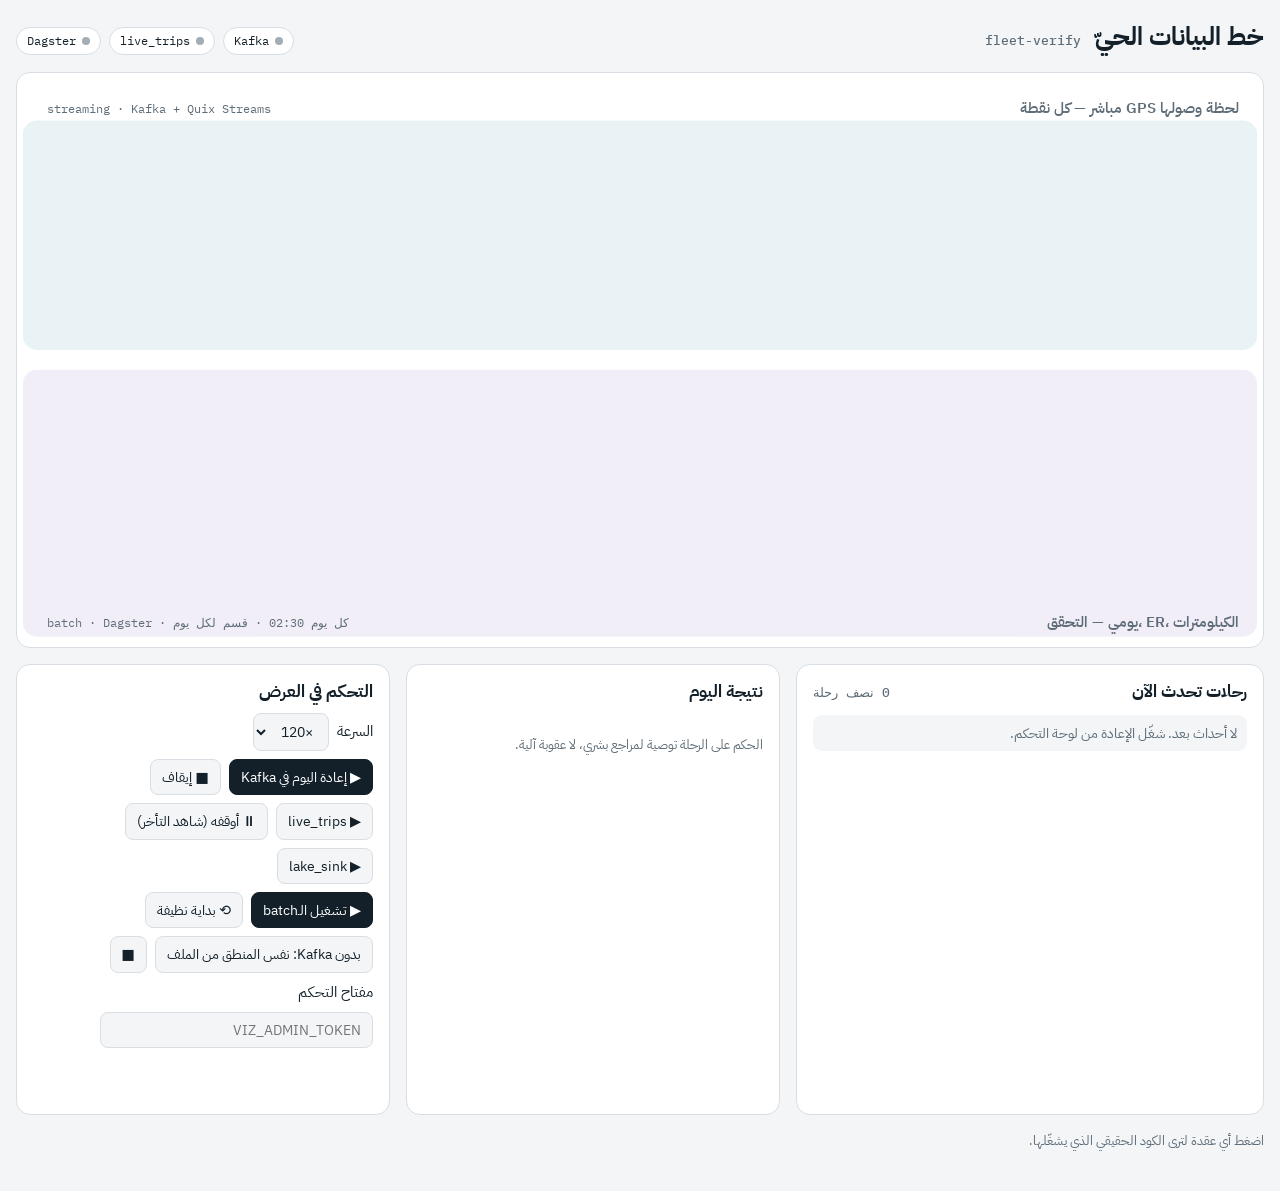
==== viz/static/index.html @ 9eb151da "Import fleet-verify as received Co-Authored-By: Claude Opus 5.5 <noreply@anthropic.com>" ====
<!doctype html>
<html lang="ar" dir="rtl">
<head>
<meta charset="utf-8">
<meta name="viewport" content="width=device-width, initial-scale=1, viewport-fit=cover">
<title>خط البيانات الحيّ</title>
<link rel="preconnect" href="https://fonts.googleapis.com">
<link rel="stylesheet" href="https://fonts.googleapis.com/css2?family=IBM+Plex+Sans+Arabic:wght@400;500;600;700&family=IBM+Plex+Mono:wght@400;500;600&display=swap">
<style>
/* Layout: control-room page — header, the pipeline drawing (two lanes), then three panels: live trips, daily results, controls */
:root{
  --bg:#f3f5f7; --panel:#ffffff; --ink:#132029; --muted:#5f6d78; --line:#d8dee3;
  --lane-live:#e9f3f6; --lane-batch:#f1eef8;
  --k-source:#3c5566; --k-topic:#c2581b; --k-processor:#0c7a83; --k-store:#3d4fa8; --k-asset:#6a45a6; --k-sink:#2e7d4f;
  --on:#14965a; --warn:#c77a00; --bad:#c62f2a; --idle:#a3adb5;
  --f-ar:"IBM Plex Sans Arabic",system-ui,"Segoe UI",Tahoma,sans-serif; --f-mono:"IBM Plex Mono",ui-monospace,Menlo,Consolas,monospace;
}
@media (prefers-color-scheme:dark){:root:not([data-theme="light"]){
  --bg:#0d1418; --panel:#141e24; --ink:#e4ecf0; --muted:#93a3ad; --line:#26343d;
  --lane-live:#10232a; --lane-batch:#1a1729;
  --k-source:#9db4c3; --k-topic:#f08a4b; --k-processor:#3cc3cc; --k-store:#8f9dff; --k-asset:#b893f0; --k-sink:#5fcf8f;
  --on:#3ddc8a; --warn:#f2b04a; --bad:#ff7b72; --idle:#5b6873; color-scheme:dark}}
:root[data-theme="dark"]{
  --bg:#0d1418; --panel:#141e24; --ink:#e4ecf0; --muted:#93a3ad; --line:#26343d;
  --lane-live:#10232a; --lane-batch:#1a1729;
  --k-source:#9db4c3; --k-topic:#f08a4b; --k-processor:#3cc3cc; --k-store:#8f9dff; --k-asset:#b893f0; --k-sink:#5fcf8f;
  --on:#3ddc8a; --warn:#f2b04a; --bad:#ff7b72; --idle:#5b6873; color-scheme:dark}
*{box-sizing:border-box}
html,body{margin:0}
body{background:var(--bg);color:var(--ink);font-family:var(--f-ar);font-size:15px;line-height:1.55}
.wrap{max-width:1320px;margin:0 auto;padding-block:18px 40px;padding-left:max(16px,env(safe-area-inset-left,0px));padding-right:max(16px,env(safe-area-inset-right,0px));display:grid;gap:16px}
header{display:flex;flex-wrap:wrap;align-items:baseline;justify-content:space-between;gap:8px 20px}
h1{margin:0;font-size:1.55rem;font-weight:700;text-wrap:balance}
h1 small{font-family:var(--f-mono);font-weight:500;font-size:.8rem;color:var(--muted);margin-inline-start:8px}
.chips{display:flex;gap:8px;flex-wrap:wrap}
.chip{font-family:var(--f-mono);font-size:.78rem;padding:3px 10px;border-radius:999px;border:1px solid var(--line);background:var(--panel);display:inline-flex;gap:6px;align-items:center}
.dot{width:8px;height:8px;border-radius:50%;background:var(--idle);display:inline-block}
.dot.on{background:var(--on);box-shadow:0 0 0 3px color-mix(in srgb,var(--on) 25%,transparent)}
.dot.bad{background:var(--bad)} .dot.warn{background:var(--warn)}
.stage{background:var(--panel);border:1px solid var(--line);border-radius:14px;overflow-x:auto}
svg#g{display:block;width:100%;min-width:980px;height:auto;direction:ltr}
.lane-label{font-family:var(--f-ar);font-size:15px;font-weight:600;fill:var(--muted)}
.lane-tech{font-family:var(--f-mono);font-size:12px;fill:var(--muted)}
.node{cursor:pointer}
.node rect.box{fill:var(--panel);stroke:var(--line);stroke-width:1.5}
.node .bar{opacity:.9}
.node .title{font-family:var(--f-mono);font-size:13px;font-weight:600;fill:var(--ink)}
.node .sub{font-family:var(--f-ar);font-size:11.5px;fill:var(--muted)}
.node .metric{font-family:var(--f-mono);font-size:13px;font-weight:500;fill:var(--ink)}
.node:hover rect.box,.node:focus-visible rect.box{stroke:var(--ink)}
.node.active rect.box{stroke:var(--on);stroke-width:2.2}
.node.running rect.box{stroke:var(--warn);stroke-width:2.2;stroke-dasharray:6 4;animation:dash 1s linear infinite}
.node.failed rect.box{stroke:var(--bad);stroke-width:2.2}
.node.lagging rect.box{stroke:var(--warn);stroke-width:2.2}
@keyframes dash{to{stroke-dashoffset:-20}}
.edge{fill:none;stroke:var(--line);stroke-width:2}
.edge.hot{stroke:color-mix(in srgb,var(--on) 55%,var(--line))}
.particle{fill:var(--on)}
.particle.batch{fill:var(--k-asset)}
.panels{display:grid;grid-template-columns:1.25fr 1fr 1fr;gap:16px}
@media (max-width:980px){.panels{grid-template-columns:1fr}}
.panel{background:var(--panel);border:1px solid var(--line);border-radius:14px;padding:14px 16px;min-width:0;display:grid;gap:10px;align-content:start}
.panel h2{margin:0;font-size:1.05rem;display:flex;justify-content:space-between;align-items:baseline;gap:8px}
.panel h2 span{font-family:var(--f-mono);font-size:.8rem;color:var(--muted);font-weight:500}
.feed{list-style:none;margin:0;padding:0;display:grid;gap:6px;max-height:330px;overflow:auto}
.feed li{display:grid;grid-template-columns:auto 1fr auto;gap:10px;align-items:center;padding:7px 10px;border-radius:9px;background:var(--bg)}
.feed li.new{animation:flash 1.6s ease-out}
@keyframes flash{from{background:color-mix(in srgb,var(--on) 30%,var(--bg))}}
.feed .bus{font-weight:600;white-space:nowrap}
.feed .route{min-width:0;overflow:hidden;text-overflow:ellipsis;white-space:nowrap}
.feed .time{font-family:var(--f-mono);font-size:.82rem;color:var(--muted);direction:ltr;white-space:nowrap}
.feed .exc{color:var(--warn)}
.empty{color:var(--muted);font-size:.9rem}
.kpis{display:grid;grid-template-columns:repeat(3,1fr);gap:8px}
.kpi{background:var(--bg);border-radius:10px;padding:8px 10px;display:grid}
.kpi b{font-family:var(--f-mono);font-size:1.35rem;font-variant-numeric:tabular-nums}
.kpi span{color:var(--muted);font-size:.8rem}
.checks{list-style:none;margin:0;padding:0;display:grid;gap:4px;font-size:.88rem}
.checks li{display:flex;gap:8px;align-items:center}
.checks code{font-family:var(--f-mono);font-size:.8rem}
.ctl{display:grid;gap:8px}
.row{display:flex;flex-wrap:wrap;gap:8px;align-items:center}
button,select,input{font:inherit;font-size:.9rem;color:var(--ink);background:var(--bg);border:1px solid var(--line);border-radius:8px;padding:6px 11px}
button{cursor:pointer} button:hover{border-color:var(--ink)}
button.primary{background:var(--ink);color:var(--panel);border-color:var(--ink)}
:focus-visible{outline:2px solid var(--k-processor);outline-offset:2px}
.note{color:var(--muted);font-size:.82rem;margin:0}
.msg{font-size:.85rem;min-height:1.2em}
.msg.err{color:var(--bad)}
dialog{border:1px solid var(--line);border-radius:14px;background:var(--panel);color:var(--ink);padding:0;width:min(920px,94vw);max-height:86vh}
dialog::backdrop{background:rgb(0 0 0 / .45)}
.dlg-head{display:flex;justify-content:space-between;align-items:center;padding:12px 16px;border-bottom:1px solid var(--line);gap:12px}
.dlg-head h3{margin:0;font-family:var(--f-mono);font-size:1rem}
.tabs{display:flex;gap:6px;flex-wrap:wrap;padding:10px 16px 0}
.tabs button[aria-selected="true"]{background:var(--ink);color:var(--panel)}
pre.code{margin:0;padding:14px 16px;overflow:auto;max-height:64vh;font-family:var(--f-mono);font-size:12.5px;line-height:1.55;direction:ltr;text-align:left;tab-size:4}
pre.code .ln{color:var(--muted);user-select:none;display:inline-block;width:3.2em;text-align:right;margin-right:12px}
@media (prefers-reduced-motion:reduce){.node.running rect.box{animation:none}.feed li.new{animation:none}}
</style>
</head>
<body>
<div class="wrap">
  <header>
    <h1>خط البيانات الحيّ <small id="day">fleet-verify</small></h1>
    <div class="chips">
      <span class="chip"><span class="dot" id="k-dot"></span><span id="k-txt">Kafka</span></span>
      <span class="chip"><span class="dot" id="l-dot"></span><span id="l-txt">live_trips</span></span>
      <span class="chip"><span class="dot" id="b-dot"></span><span id="b-txt">Dagster</span></span>
    </div>
  </header>

  <section class="stage" aria-label="مخطط خط البيانات">
    <svg id="g" viewBox="0 0 1260 580" role="img" aria-label="العقد من المصدر إلى التقارير">
      <rect x="6" y="48" width="1248" height="232" rx="14" fill="var(--lane-live)"></rect>
      <rect x="6" y="300" width="1248" height="270" rx="14" fill="var(--lane-batch)"></rect>
      <text class="lane-label" x="1236" y="40" text-anchor="end">مباشر — كل نقطة GPS لحظة وصولها</text>
      <text class="lane-tech" x="30" y="40">streaming · Kafka + Quix Streams</text>
      <g id="edges"></g><g id="particles"></g><g id="nodes"></g>
      <text class="lane-tech" x="30" y="560">batch · Dagster · كل يوم 02:30 · قسم لكل يوم</text>
      <text class="lane-label" x="1236" y="560" text-anchor="end">يومي — التحقق، ER، الكيلومترات</text>
    </svg>
  </section>

  <section class="panels">
    <div class="panel">
      <h2>رحلات تحدث الآن <span id="feed-count">0 نصف رحلة</span></h2>
      <ul class="feed" id="feed"><li class="empty">لا أحداث بعد. شغّل الإعادة من لوحة التحكم.</li></ul>
    </div>
    <div class="panel">
      <h2>نتيجة اليوم <span id="res-day"></span></h2>
      <div class="kpis" id="kpis"></div>
      <ul class="checks" id="checks"></ul>
      <p class="note">الحكم على الرحلة توصية لمراجع بشري، لا عقوبة آلية.</p>
    </div>
    <div class="panel ctl">
      <h2>التحكم في العرض <span id="group"></span></h2>
      <div class="row">
        <label for="speed">السرعة</label>
        <select id="speed"><option value="60">×60</option><option value="120" selected>×120</option><option value="300">×300</option><option value="600">×600</option></select>
      </div>
      <div class="row">
        <button class="primary" data-a="replay" type="button">▶ إعادة اليوم في Kafka</button>
        <button data-a="stop-replay" type="button">■ إيقاف</button>
      </div>
      <div class="row">
        <button data-a="start-live" type="button">▶ live_trips</button>
        <button data-a="stop-live" type="button">⏸ أوقفه (شاهد التأخر)</button>
        <button data-a="start-lake" type="button">▶ lake_sink</button>
      </div>
      <div class="row">
        <button class="primary" data-a="batch" type="button">▶ تشغيل الـbatch</button>
        <button data-a="reset" type="button">⟲ بداية نظيفة</button>
      </div>
      <div class="row">
        <button data-a="fallback" type="button">بدون Kafka: نفس المنطق من الملف</button>
        <button data-a="stop-fallback" type="button">■</button>
      </div>
      <div class="row">
        <label for="token">مفتاح التحكم</label>
        <input id="token" type="password" autocomplete="off" placeholder="VIZ_ADMIN_TOKEN" size="16">
      </div>
      <p class="msg" id="msg" role="status"></p>
    </div>
  </section>
  <p class="note">اضغط أي عقدة لترى الكود الحقيقي الذي يشغّلها.</p>
</div>

<dialog id="dlg" aria-labelledby="dlg-title">
  <div class="dlg-head"><h3 id="dlg-title"></h3><button type="button" id="dlg-close">إغلاق</button></div>
  <div class="tabs" id="dlg-tabs" role="tablist"></div>
  <pre class="code" id="dlg-code"></pre>
</dialog>

<script>
(function(){
const W=188,H=70, NS="http://www.w3.org/2000/svg";
const KIND={source:"--k-source",topic:"--k-topic",processor:"--k-processor",store:"--k-store",asset:"--k-asset",sink:"--k-sink"};
let G=null, S=null, paths={}, nodeEls={}, parts=[], tripsSeen=0;
const fmt=n=>n==null?"—":Number(n).toLocaleString("en-US");
const $=id=>document.getElementById(id);
const el=(tag,attrs,parent)=>{const e=document.createElementNS(NS,tag);for(const k in attrs)e.setAttribute(k,attrs[k]);parent&&parent.appendChild(e);return e};

function token(){try{return localStorage.getItem("vizToken")||""}catch(e){return ""}}
$("token").value=token();
$("token").addEventListener("change",e=>{try{localStorage.setItem("vizToken",e.target.value)}catch(_){}});

async function init(){
  G=await (await fetch("api/graph")).json();
  $("day").textContent=G.day;
  const eg=$("edges"), ng=$("nodes"), byId={};
  G.nodes.forEach(n=>byId[n.id]=n);
  G.edges.forEach(([a,b,lane])=>{
    const A=byId[a],B=byId[b];
    let x1=A.x+W/2,y1=A.y,x2=B.x-W/2,y2=B.y;
    if(Math.abs(A.x-B.x)<10){x1=A.x;y1=A.y+(B.y>A.y?H/2:-H/2);x2=B.x;y2=B.y+(B.y>A.y?-H/2:H/2)}
    const dx=Math.max(40,(x2-x1)/2);
    const d=Math.abs(A.x-B.x)<10?`M${x1},${y1} L${x2},${y2}`:`M${x1},${y1} C${x1+dx},${y1} ${x2-dx},${y2} ${x2},${y2}`;
    paths[a+">"+b]={el:el("path",{d,class:"edge"},eg),from:a,to:b,lane,acc:0};
  });
  G.nodes.forEach(n=>{
    const g=el("g",{class:"node",transform:`translate(${n.x-W/2},${n.y-H/2})`,tabindex:"0",role:"button","aria-label":n.label},ng);
    el("rect",{class:"box",width:W,height:H,rx:10},g);
    el("rect",{class:"bar",width:5,height:H-16,x:8,y:8,rx:2.5,fill:`var(${KIND[n.kind]})`},g);
    const t=el("text",{class:"title",x:20,y:21},g);t.textContent=n.label;
    const s=el("text",{class:"sub",x:20,y:39},g);s.textContent=n.sub;
    const m=el("text",{class:"metric",x:20,y:59},g);m.textContent="—";
    const d=el("circle",{cx:W-14,cy:14,r:5,fill:"var(--idle)"},g);
    g.addEventListener("click",()=>openCode(n));
    g.addEventListener("keydown",e=>{if(e.key==="Enter"||e.key===" "){e.preventDefault();openCode(n)}});
    nodeEls[n.id]={g,m,d};
  });
  connect();
  requestAnimationFrame(tick);
}

function connect(){
  const es=new EventSource("api/stream");
  es.onmessage=ev=>{S=JSON.parse(ev.data);render();addEvents(S.events||[])};
  es.onerror=()=>{$("k-txt").textContent="الخادم غير متصل";$("k-dot").className="dot bad"};
}

function setNode(id,state,text){
  const n=nodeEls[id]; if(!n)return;
  n.g.setAttribute("class","node "+(state||""));
  n.m.textContent=text;
  n.d.setAttribute("fill",state==="active"||state==="done"?"var(--on)":state==="running"||state==="lagging"?"var(--warn)":state==="failed"?"var(--bad)":"var(--idle)");
}

function render(){
  const N=S.nodes, k=S.kafka.ok;
  $("k-dot").className="dot "+(k?"on":"bad"); $("k-txt").textContent=k?"Kafka متصل":"Kafka غير متصل";
  const lt=N.live_trips;
  $("l-dot").className="dot "+(lt.active?"on":""); $("l-txt").textContent="live_trips "+(lt.active?(lt.mode==="file"?"(بدون Kafka)":"يعمل"):"متوقف");
  $("b-dot").className="dot "+(S.batch.running?"warn":S.batch.ok===false?"bad":S.batch.ok?"on":"");
  $("b-txt").textContent="Dagster "+(S.batch.running?"يعمل…":S.batch.ok===false?"فشل":S.batch.ok?"اكتمل":"");
  const r=N.replay;
  setNode("replay",r.active?"active":"",r.active?`${fmt(r.sent)} / ${fmt(r.total)} · ${Math.round(r.rate)}/s`:(r.sent?`أُرسلت ${fmt(r.sent)}`:"متوقف"));
  const fb=lt.active&&lt.mode==="file";
  setNode("positions",k?(N.positions.rate>0?"active":""):(fb?"":"failed"),k?`${fmt(N.positions.offset)} رسالة · ${Math.round(N.positions.rate)}/s`:(fb?"متجاوَز: من الملف":"غير متصل"));
  const lag=lt.lag;
  setNode("live_trips",lt.active?(lag>500?"lagging":"active"):(lag>0?"lagging":""),
    lt.active?`${fmt(lt.processed)} نقطة · ${fmt(lt.trips)} ر`+(lag!=null?` · تأخر ${fmt(lag)}`:""):(lag?`متوقف · تأخر ${fmt(lag)}`:"متوقف"));
  setNode("trip_events",k&&N.trip_events.offset?"active":"",k?`${fmt(N.trip_events.offset)} حدث`:"—");
  setNode("live_board",lt.trips?"active":"",`${fmt(lt.trips||0)} نصف رحلة`);
  setNode("lake_sink",N.lake_sink.active?(N.lake_sink.lag>20000?"lagging":"active"):"",N.lake_sink.active?`${fmt(N.lake_sink.written)} مكتوبة`+(N.lake_sink.lag!=null?` · تأخر ${fmt(N.lake_sink.lag)}`:""):"متوقف");
  setNode("lake",N.lake.rows?"active":"",N.lake.rows?`${fmt(N.lake.rows)} موقع · ${N.lake.files} ملف`:"فارغ لهذا اليوم");
  const cr=N.cloudroutes;
  setNode("cloudroutes",cr.api?"active":"",cr.api?"API متصل":"ملف محفوظ (inbox)");
  const asset=(id,label)=>{const a=N[id];const st=a.step||(a.exists?"done":"");setNode(id,st,a.step==="running"?"يعمل…":a.exists?`${fmt(a.rows)} ${label}`:"لم يُحسب بعد")};
  asset("raw_positions","موقع");asset("road_papers","رحلة");asset("route_fit","جهاز×خط");asset("gps_trips","مقطع");
  asset("device_identity","حافلة");asset("trip_verification","رحلة");asset("km_report","جهاز");asset("bus_day_report","حافلة");
  const pg=N.postgres;
  setNode("postgres",pg.step||(pg.ok?"done":pg.configured?"failed":""),pg.step==="running"?"يكتب…":pg.configured?(pg.ok?`${fmt(pg.rows)} صف لليوم`:"غير متصل"):"غير مضبوط");
  // results
  $("res-day").textContent=S.day;
  const R=S.results, kp=$("kpis");
  if(R){
    const st=R.status, conf=(st.ok||0)+(st.ok_dep||0), ver=R.declared-(st.nogps||0);
    kp.innerHTML=[[fmt(R.declared),"رحلة مصرّح بها"],[ver?Math.round(100*conf/ver)+"%":"—","مؤكدة بـGPS"],[fmt(st.diff||0),"الوقت مختلف"],
      [fmt(st.missing||0),"غير موجودة"],[fmt(R.total_km),"كم"],[(R.commercial_pct??"—")+"%","تجاري"]]
      .map(([v,l])=>`<div class="kpi"><b>${v}</b><span>${l}</span></div>`).join("");
  } else kp.innerHTML='<p class="empty">لم يُشغَّل الـbatch لهذا اليوم بعد.</p>';
  const ch=S.batch.checks, names={all_devices_fetched:"كل الأجهزة جُلبت",one_bus_per_device:"جهاز واحد لكل حافلة",every_declared_trip_checked:"كل رحلة مصرّح بها فُحصت",km_categories_add_up:"فئات الكيلومترات تساوي الكلي"};
  $("checks").innerHTML=Object.keys(ch).length?Object.entries(ch).map(([n,c])=>`<li><span class="dot ${c.passed?"on":"bad"}"></span>${names[n]||n} <code>${n}</code></li>`).join(""):"";
}

function addEvents(evs){
  if(!evs.length)return;
  const feed=$("feed"); if(feed.querySelector(".empty"))feed.innerHTML="";
  evs.forEach(e=>{
    if(e.event==="loop")return;
    const li=document.createElement("li"); li.className="new";
    const exc=e.event==="excursion";
    li.innerHTML=`<span class="bus">${e.bus}</span><span class="route ${exc?"exc":""}">${exc?"خارج المسار":(e.from+" ← "+e.to)}</span><span class="time">${e.dep}–${e.arr} · ${e.minutes}′</span>`;
    feed.prepend(li); if(e.event==="trip")tripsSeen++;
    spawn("live_trips>trip_events",3); spawn("trip_events>live_board",3);
  });
  while(feed.children.length>40)feed.lastChild.remove();
  $("feed-count").textContent=`${fmt(S&&S.nodes.live_trips.trips||tripsSeen)} نصف رحلة`;
}

// ---- moving particles: their density follows the real message rate
function spawn(key,n){const p=paths[key];if(!p)return;for(let i=0;i<n;i++)parts.push({p,t:-i*0.08,c:el("circle",{r:3.2,class:"particle"+(p.lane==="batch"?" batch":"")},$("particles"))})}
let last=performance.now();
function tick(now){
  const dt=Math.min(0.1,(now-last)/1000); last=now;
  if(S){
    const N=S.nodes;
    const rate={ "replay>positions":N.replay.active?N.replay.rate:0, "positions>live_trips":N.live_trips.active?N.live_trips.rate:0,
      "positions>lake_sink":N.lake_sink.active?Math.max(N.lake_sink.rate,N.positions.rate):0, "lake_sink>lake":N.lake_sink.rate };
    for(const key in paths){
      const p=paths[key]; let r=rate[key]||0;
      if(p.lane==="batch"){const st=(N[p.to]||{}).step; r=st==="running"?40:0}
      const hot=r>0; p.el.setAttribute("class","edge"+(hot?" hot":""));
      if(!hot)continue;
      p.acc+=dt*Math.min(6,0.8+Math.log2(1+r)/2);
      while(p.acc>=1){p.acc-=1;spawn(key,1)}
    }
  }
  parts=parts.filter(q=>{
    q.t+=dt*0.9; if(q.t<0)return true;
    if(q.t>=1){q.c.remove();return false}
    const L=q.p.el.getTotalLength(), pt=q.p.el.getPointAtLength(q.t*L);
    q.c.setAttribute("cx",pt.x);q.c.setAttribute("cy",pt.y);return true;
  });
  requestAnimationFrame(tick);
}

// ---- controls
document.querySelectorAll("[data-a]").forEach(b=>b.addEventListener("click",async()=>{
  const a=b.dataset.a, q=new URLSearchParams({speed:$("speed").value}); if(a==="batch"&&S)q.set("day",S.day);
  $("msg").className="msg"; $("msg").textContent="…";
  try{
    const r=await fetch(`api/control/${a}?${q}`,{method:"POST",headers:{"X-Admin-Token":$("token").value}});
    const j=await r.json().catch(()=>({}));
    if(!r.ok)throw new Error(j.detail||r.status);
    $("msg").textContent=b.textContent.trim()+" ✓";
    if(a==="reset"){$("feed").innerHTML='<li class="empty">بداية نظيفة. شغّل live_trips ثم الإعادة.</li>';tripsSeen=0}
  }catch(e){$("msg").className="msg err";$("msg").textContent="مرفوض: "+e.message}
}));

// ---- code drawer
async function openCode(n){
  const d=$("dlg"); $("dlg-title").textContent=n.label; $("dlg-tabs").innerHTML=""; $("dlg-code").textContent="…";
  d.showModal();
  try{
    const files=await (await fetch("api/code/"+n.id)).json();
    const show=f=>{
      $("dlg-tabs").querySelectorAll("button").forEach(x=>x.setAttribute("aria-selected",x.dataset.k===f.file+f.function));
      $("dlg-code").innerHTML=f.source.split("\n").map((l,i)=>`<span class="ln">${f.line+i}</span>${l.replace(/&/g,"&amp;").replace(/</g,"&lt;")}`).join("\n");
    };
    files.forEach((f,i)=>{const b=document.createElement("button");b.type="button";b.role="tab";b.dir="ltr";b.dataset.k=f.file+f.function;
      b.textContent=f.file+(f.function?" · "+f.function+"()":"");b.onclick=()=>show(f);$("dlg-tabs").appendChild(b);if(i===0)show(f)});
  }catch(e){$("dlg-code").textContent="لا كود لهذه العقدة"}
}
$("dlg-close").onclick=()=>$("dlg").close();

init();
})();
</script>
</body>
</html>
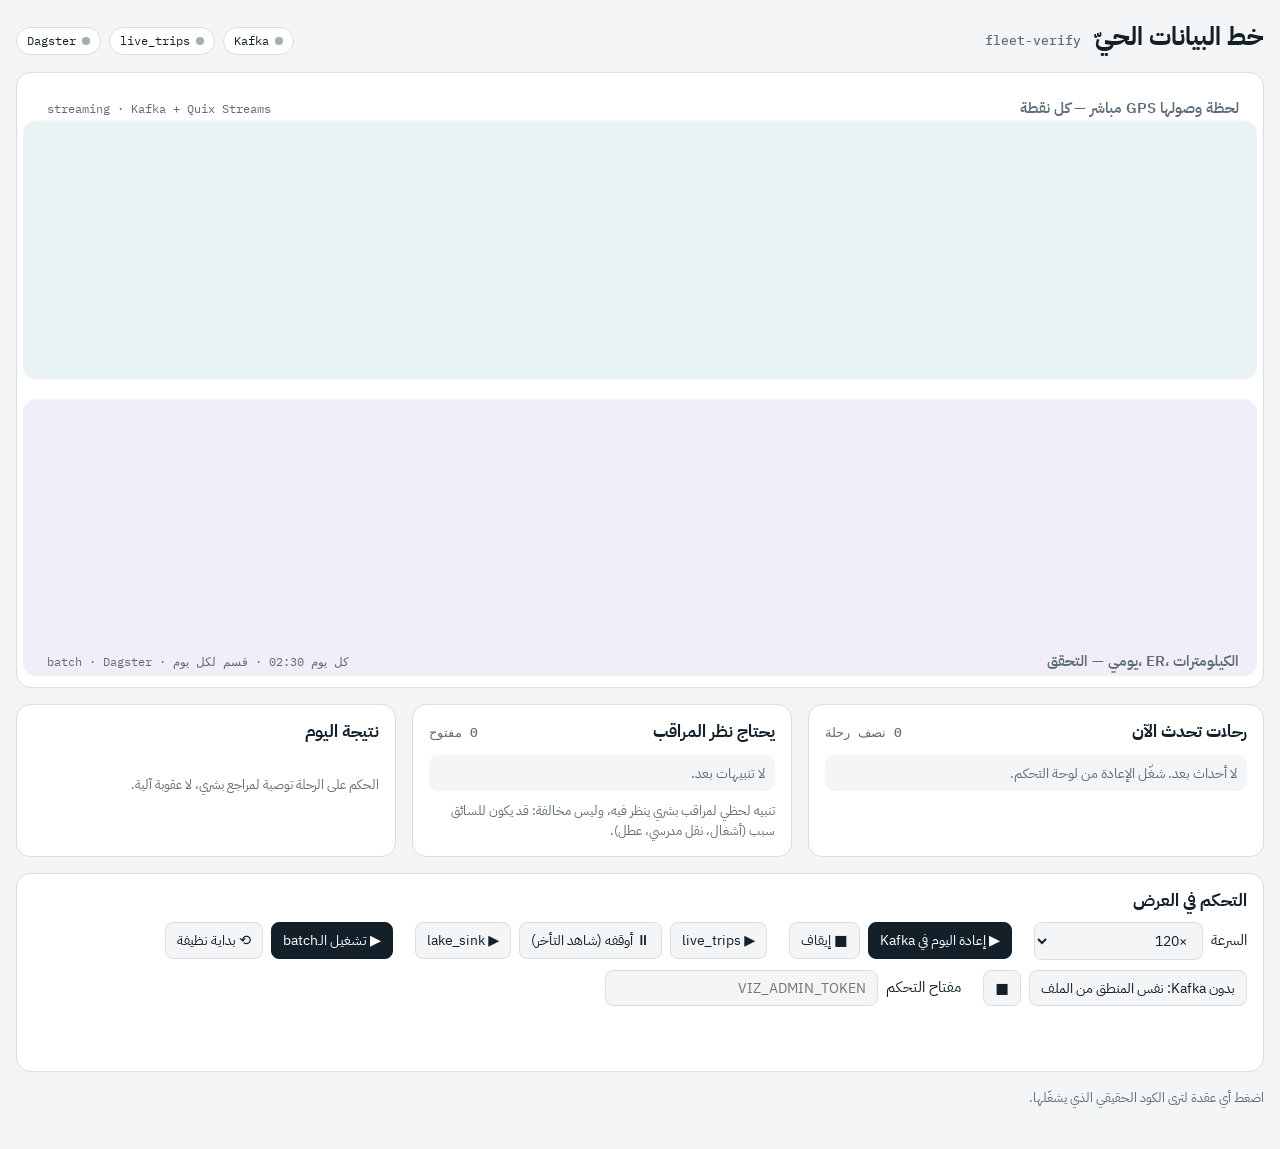
==== commit 370bc553: "Phase 1: live alerts - fleet/alerts.py: off_route (driving time off the line), idle_outside_terminal" ====
--- a/viz/static/index.html
+++ b/viz/static/index.html
@@ -5,7 +5,8 @@
 <meta name="viewport" content="width=device-width, initial-scale=1, viewport-fit=cover">
 <title>خط البيانات الحيّ</title>
 <link rel="preconnect" href="https://fonts.googleapis.com">
-<link rel="stylesheet" href="https://fonts.googleapis.com/css2?family=IBM+Plex+Sans+Arabic:wght@400;500;600;700&family=IBM+Plex+Mono:wght@400;500;600&display=swap">
+<!-- fonts load without blocking: with no internet the page draws at once in system fonts -->
+<link rel="stylesheet" href="https://fonts.googleapis.com/css2?family=IBM+Plex+Sans+Arabic:wght@400;500;600;700&family=IBM+Plex+Mono:wght@400;500;600&display=swap" media="print" onload="this.media='all'">
 <style>
 /* Layout: control-room page — header, the pipeline drawing (two lanes), then three panels: live trips, daily results, controls */
 :root{
@@ -57,7 +58,14 @@
 .edge.hot{stroke:color-mix(in srgb,var(--on) 55%,var(--line))}
 .particle{fill:var(--on)}
 .particle.batch{fill:var(--k-asset)}
-.panels{display:grid;grid-template-columns:1.25fr 1fr 1fr;gap:16px}
+.panels{display:grid;grid-template-columns:1.2fr 1fr 1fr;gap:16px}
+.panels .ctl{grid-column:1/-1}
+.ctl-rows{display:flex;flex-wrap:wrap;gap:10px 22px}
+.alerts li{grid-template-columns:auto 1fr auto}
+.alerts li.open{background:color-mix(in srgb,var(--warn) 14%,var(--bg))}
+.alerts .kind{min-width:0;overflow:hidden;text-overflow:ellipsis;white-space:nowrap}
+.alerts li.open .kind{color:var(--warn);font-weight:600}
+.banner-note{font-size:.82rem;color:var(--muted);margin:0}
 @media (max-width:980px){.panels{grid-template-columns:1fr}}
 .panel{background:var(--panel);border:1px solid var(--line);border-radius:14px;padding:14px 16px;min-width:0;display:grid;gap:10px;align-content:start}
 .panel h2{margin:0;font-size:1.05rem;display:flex;justify-content:space-between;align-items:baseline;gap:8px}
@@ -110,14 +118,14 @@
   </header>
 
   <section class="stage" aria-label="مخطط خط البيانات">
-    <svg id="g" viewBox="0 0 1260 580" role="img" aria-label="العقد من المصدر إلى التقارير">
-      <rect x="6" y="48" width="1248" height="232" rx="14" fill="var(--lane-live)"></rect>
-      <rect x="6" y="300" width="1248" height="270" rx="14" fill="var(--lane-batch)"></rect>
+    <svg id="g" viewBox="0 0 1260 620" role="img" aria-label="العقد من المصدر إلى التقارير">
+      <rect x="6" y="48" width="1248" height="262" rx="14" fill="var(--lane-live)"></rect>
+      <rect x="6" y="330" width="1248" height="280" rx="14" fill="var(--lane-batch)"></rect>
       <text class="lane-label" x="1236" y="40" text-anchor="end">مباشر — كل نقطة GPS لحظة وصولها</text>
       <text class="lane-tech" x="30" y="40">streaming · Kafka + Quix Streams</text>
       <g id="edges"></g><g id="particles"></g><g id="nodes"></g>
-      <text class="lane-tech" x="30" y="560">batch · Dagster · كل يوم 02:30 · قسم لكل يوم</text>
-      <text class="lane-label" x="1236" y="560" text-anchor="end">يومي — التحقق، ER، الكيلومترات</text>
+      <text class="lane-tech" x="30" y="600">batch · Dagster · كل يوم 02:30 · قسم لكل يوم</text>
+      <text class="lane-label" x="1236" y="600" text-anchor="end">يومي — التحقق، ER، الكيلومترات</text>
     </svg>
   </section>
 
@@ -125,6 +133,11 @@
     <div class="panel">
       <h2>رحلات تحدث الآن <span id="feed-count">0 نصف رحلة</span></h2>
       <ul class="feed" id="feed"><li class="empty">لا أحداث بعد. شغّل الإعادة من لوحة التحكم.</li></ul>
+    </div>
+    <div class="panel">
+      <h2>يحتاج نظر المراقب <span id="alert-count">0 مفتوح</span></h2>
+      <ul class="feed alerts" id="alerts"><li class="empty">لا تنبيهات بعد.</li></ul>
+      <p class="banner-note">تنبيه لحظي لمراقب بشري ينظر فيه، وليس مخالفة: قد يكون للسائق سبب (أشغال، نقل مدرسي، عطل).</p>
     </div>
     <div class="panel">
       <h2>نتيجة اليوم <span id="res-day"></span></h2>
@@ -134,9 +147,10 @@
     </div>
     <div class="panel ctl">
       <h2>التحكم في العرض <span id="group"></span></h2>
+      <div class="ctl-rows">
       <div class="row">
         <label for="speed">السرعة</label>
-        <select id="speed"><option value="60">×60</option><option value="120" selected>×120</option><option value="300">×300</option><option value="600">×600</option></select>
+        <select id="speed"><option value="60">×60</option><option value="120" selected>×120</option><option value="300">×300</option><option value="600">×600 (التأخر يكبر وحده)</option></select>
       </div>
       <div class="row">
         <button class="primary" data-a="replay" type="button">▶ إعادة اليوم في Kafka</button>
@@ -158,6 +172,7 @@
       <div class="row">
         <label for="token">مفتاح التحكم</label>
         <input id="token" type="password" autocomplete="off" placeholder="VIZ_ADMIN_TOKEN" size="16">
+      </div>
       </div>
       <p class="msg" id="msg" role="status"></p>
     </div>
@@ -215,7 +230,7 @@
 
 function connect(){
   const es=new EventSource("api/stream");
-  es.onmessage=ev=>{S=JSON.parse(ev.data);render();addEvents(S.events||[])};
+  es.onmessage=ev=>{S=JSON.parse(ev.data);render();addEvents(S.events||[]);addAlerts(S.alerts||[])};
   es.onerror=()=>{$("k-txt").textContent="الخادم غير متصل";$("k-dot").className="dot bad"};
 }
 
@@ -238,9 +253,14 @@
   const fb=lt.active&&lt.mode==="file";
   setNode("positions",k?(N.positions.rate>0?"active":""):(fb?"":"failed"),k?`${fmt(N.positions.offset)} رسالة · ${Math.round(N.positions.rate)}/s`:(fb?"متجاوَز: من الملف":"غير متصل"));
   const lag=lt.lag;
-  setNode("live_trips",lt.active?(lag>500?"lagging":"active"):(lag>0?"lagging":""),
-    lt.active?`${fmt(lt.processed)} نقطة · ${fmt(lt.trips)} ر`+(lag!=null?` · تأخر ${fmt(lag)}`:""):(lag?`متوقف · تأخر ${fmt(lag)}`:"متوقف"));
+  // offsets are committed every second, so a consumer that keeps up still shows about one second of messages
+  const behind=lag!=null&&lag>Math.max(1500,3*(N.positions.rate||0));
+  setNode("live_trips",lt.active?(behind?"lagging":"active"):(lag>0?"lagging":""),
+    lt.active?`${fmt(lt.processed)} نقطة · ${fmt(lt.trips)} ر · ⚠ ${fmt(lt.alerts_open||0)}`+(lag!=null?` · تأخر ${fmt(lag)}`:""):(lag?`متوقف · تأخر ${fmt(lag)}`:"متوقف"));
   setNode("trip_events",k&&N.trip_events.offset?"active":"",k?`${fmt(N.trip_events.offset)} حدث`:"—");
+  const al=N.alerts;
+  setNode("alerts",al.open?"lagging":(k&&al.offset?"active":""),k?`${fmt(al.offset)} حدث · ${fmt(al.open)} مفتوح`:"—");
+  $("alert-count").textContent=`${fmt(al.open||0)} مفتوح`;
   setNode("live_board",lt.trips?"active":"",`${fmt(lt.trips||0)} نصف رحلة`);
   setNode("lake_sink",N.lake_sink.active?(N.lake_sink.lag>20000?"lagging":"active"):"",N.lake_sink.active?`${fmt(N.lake_sink.written)} مكتوبة`+(N.lake_sink.lag!=null?` · تأخر ${fmt(N.lake_sink.lag)}`:""):"متوقف");
   setNode("lake",N.lake.rows?"active":"",N.lake.rows?`${fmt(N.lake.rows)} موقع · ${N.lake.files} ملف`:"فارغ لهذا اليوم");
@@ -279,8 +299,20 @@
   $("feed-count").textContent=`${fmt(S&&S.nodes.live_trips.trips||tripsSeen)} نصف رحلة`;
 }
 
+// ---- alerts: one row per alert, updated when it closes
+const ALERTS=new Map();
+function addAlerts(list){
+  if(!list.length)return;
+  list.forEach(a=>{const old=ALERTS.get(a.id)||{};ALERTS.set(a.id,{...old,...a,since:old.since||a.since});spawn("live_trips>alerts",2);spawn("alerts>live_board",2)});
+  const ul=$("alerts"), rows=[...ALERTS.values()].sort((x,y)=>(x.state==="opened")-(y.state==="opened")||(x.since<y.since?-1:1)).reverse().slice(0,40);
+  ul.innerHTML=rows.map(a=>{const open=a.state==="opened";
+    return `<li class="${open?"open":""}"><span class="bus">${a.bus}</span><span class="kind">${a.label}</span><span class="time">${a.since}`+(open?" · مفتوح":` · ${Math.round(a.minutes)}′`)+`</span></li>`}).join("");
+}
+
 // ---- moving particles: their density follows the real message rate
-function spawn(key,n){const p=paths[key];if(!p)return;for(let i=0;i<n;i++)parts.push({p,t:-i*0.08,c:el("circle",{r:3.2,class:"particle"+(p.lane==="batch"?" batch":"")},$("particles"))})}
+// at most MAX_PARTS on screen: a catch-up delivers hundreds of events at once and must not freeze a phone
+const MAX_PARTS=120, STILL=matchMedia("(prefers-reduced-motion: reduce)");   // no moving dots for viewers who ask for less motion
+function spawn(key,n){const p=paths[key];if(!p||STILL.matches)return;for(let i=0;i<n&&parts.length<MAX_PARTS;i++)parts.push({p,t:-i*0.08,c:el("circle",{r:3.2,class:"particle"+(p.lane==="batch"?" batch":"")},$("particles"))})}
 let last=performance.now();
 function tick(now){
   const dt=Math.min(0.1,(now-last)/1000); last=now;
@@ -288,6 +320,7 @@
     const N=S.nodes;
     const rate={ "replay>positions":N.replay.active?N.replay.rate:0, "positions>live_trips":N.live_trips.active?N.live_trips.rate:0,
       "positions>lake_sink":N.lake_sink.active?Math.max(N.lake_sink.rate,N.positions.rate):0, "lake_sink>lake":N.lake_sink.rate };
+    rate["live_trips>trip_events"]=0; rate["live_trips>alerts"]=0;
     for(const key in paths){
       const p=paths[key]; let r=rate[key]||0;
       if(p.lane==="batch"){const st=(N[p.to]||{}).step; r=st==="running"?40:0}
@@ -300,7 +333,7 @@
   parts=parts.filter(q=>{
     q.t+=dt*0.9; if(q.t<0)return true;
     if(q.t>=1){q.c.remove();return false}
-    const L=q.p.el.getTotalLength(), pt=q.p.el.getPointAtLength(q.t*L);
+    const L=q.p.len||(q.p.len=q.p.el.getTotalLength()), pt=q.p.el.getPointAtLength(q.t*L);
     q.c.setAttribute("cx",pt.x);q.c.setAttribute("cy",pt.y);return true;
   });
   requestAnimationFrame(tick);
@@ -315,7 +348,8 @@
     const j=await r.json().catch(()=>({}));
     if(!r.ok)throw new Error(j.detail||r.status);
     $("msg").textContent=b.textContent.trim()+" ✓";
-    if(a==="reset"){$("feed").innerHTML='<li class="empty">بداية نظيفة. شغّل live_trips ثم الإعادة.</li>';tripsSeen=0}
+    if(a==="reset"){$("feed").innerHTML='<li class="empty">بداية نظيفة. شغّل live_trips ثم الإعادة.</li>';tripsSeen=0;
+      ALERTS.clear();$("alerts").innerHTML='<li class="empty">لا تنبيهات بعد.</li>'}
   }catch(e){$("msg").className="msg err";$("msg").textContent="مرفوض: "+e.message}
 }));
 
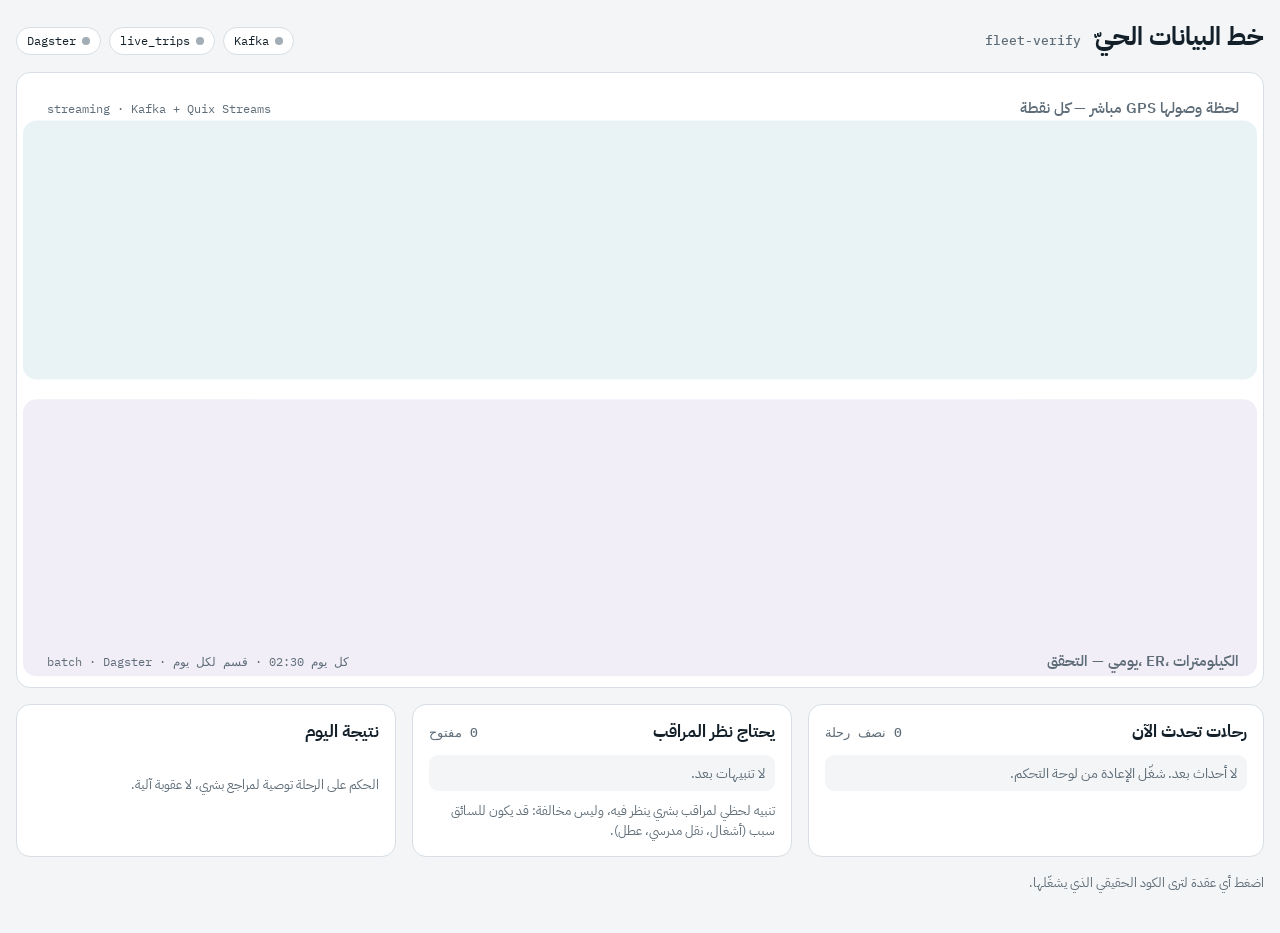
==== commit f9aff728: "Control panel: token only, hidden for viewers - viz/server.py: no VIZ_ADMIN_TOKEN = every control re" ====
--- a/viz/static/index.html
+++ b/viz/static/index.html
@@ -60,6 +60,7 @@
 .particle.batch{fill:var(--k-asset)}
 .panels{display:grid;grid-template-columns:1.2fr 1fr 1fr;gap:16px}
 .panels .ctl{grid-column:1/-1}
+[hidden]{display:none!important}
 .ctl-rows{display:flex;flex-wrap:wrap;gap:10px 22px}
 .alerts li{grid-template-columns:auto 1fr auto}
 .alerts li.open{background:color-mix(in srgb,var(--warn) 14%,var(--bg))}
@@ -145,7 +146,7 @@
       <ul class="checks" id="checks"></ul>
       <p class="note">الحكم على الرحلة توصية لمراجع بشري، لا عقوبة آلية.</p>
     </div>
-    <div class="panel ctl">
+    <div class="panel ctl" id="ctl" hidden>
       <h2>التحكم في العرض <span id="group"></span></h2>
       <div class="ctl-rows">
       <div class="row">
@@ -195,9 +196,21 @@
 const $=id=>document.getElementById(id);
 const el=(tag,attrs,parent)=>{const e=document.createElementNS(NS,tag);for(const k in attrs)e.setAttribute(k,attrs[k]);parent&&parent.appendChild(e);return e};
 
+// The control panel stays hidden unless the server accepts the token. The presenter opens the page once
+// as /#admin=<token> (a fragment never reaches the server or its logs); /#lock forgets it.
 function token(){try{return localStorage.getItem("vizToken")||""}catch(e){return ""}}
-$("token").value=token();
-$("token").addEventListener("change",e=>{try{localStorage.setItem("vizToken",e.target.value)}catch(_){}});
+function saveToken(t){try{t?localStorage.setItem("vizToken",t):localStorage.removeItem("vizToken")}catch(_){}}
+async function unlock(){
+  const m=location.hash.match(/^#admin=(.+)$/);
+  if(m)saveToken(decodeURIComponent(m[1]));
+  if(location.hash==="#lock")saveToken("");
+  if(m||location.hash==="#lock")history.replaceState(null,"",location.pathname+location.search);
+  const t=token(); $("token").value=t; $("ctl").hidden=true;
+  if(!t)return;
+  try{const r=await fetch("api/auth",{headers:{"X-Admin-Token":t}}); $("ctl").hidden=!r.ok; if(!r.ok)saveToken("")}catch(_){}
+}
+unlock(); addEventListener("hashchange",unlock);
+$("token").addEventListener("change",e=>{saveToken(e.target.value);unlock()});
 
 async function init(){
   G=await (await fetch("api/graph")).json();
@@ -256,7 +269,7 @@
   // offsets are committed every second, so a consumer that keeps up still shows about one second of messages
   const behind=lag!=null&&lag>Math.max(1500,3*(N.positions.rate||0));
   setNode("live_trips",lt.active?(behind?"lagging":"active"):(lag>0?"lagging":""),
-    lt.active?`${fmt(lt.processed)} نقطة · ${fmt(lt.trips)} ر · ⚠ ${fmt(lt.alerts_open||0)}`+(lag!=null?` · تأخر ${fmt(lag)}`:""):(lag?`متوقف · تأخر ${fmt(lag)}`:"متوقف"));
+    lt.active?`${fmt(Math.round(lt.rate))}/s · ${fmt(lt.trips)} ر · ⚠ ${fmt(lt.alerts_open||0)}`+(lag!=null?` · تأخر ${fmt(lag)}`:""):(lag?`متوقف · تأخر ${fmt(lag)}`:"متوقف"));
   setNode("trip_events",k&&N.trip_events.offset?"active":"",k?`${fmt(N.trip_events.offset)} حدث`:"—");
   const al=N.alerts;
   setNode("alerts",al.open?"lagging":(k&&al.offset?"active":""),k?`${fmt(al.offset)} حدث · ${fmt(al.open)} مفتوح`:"—");
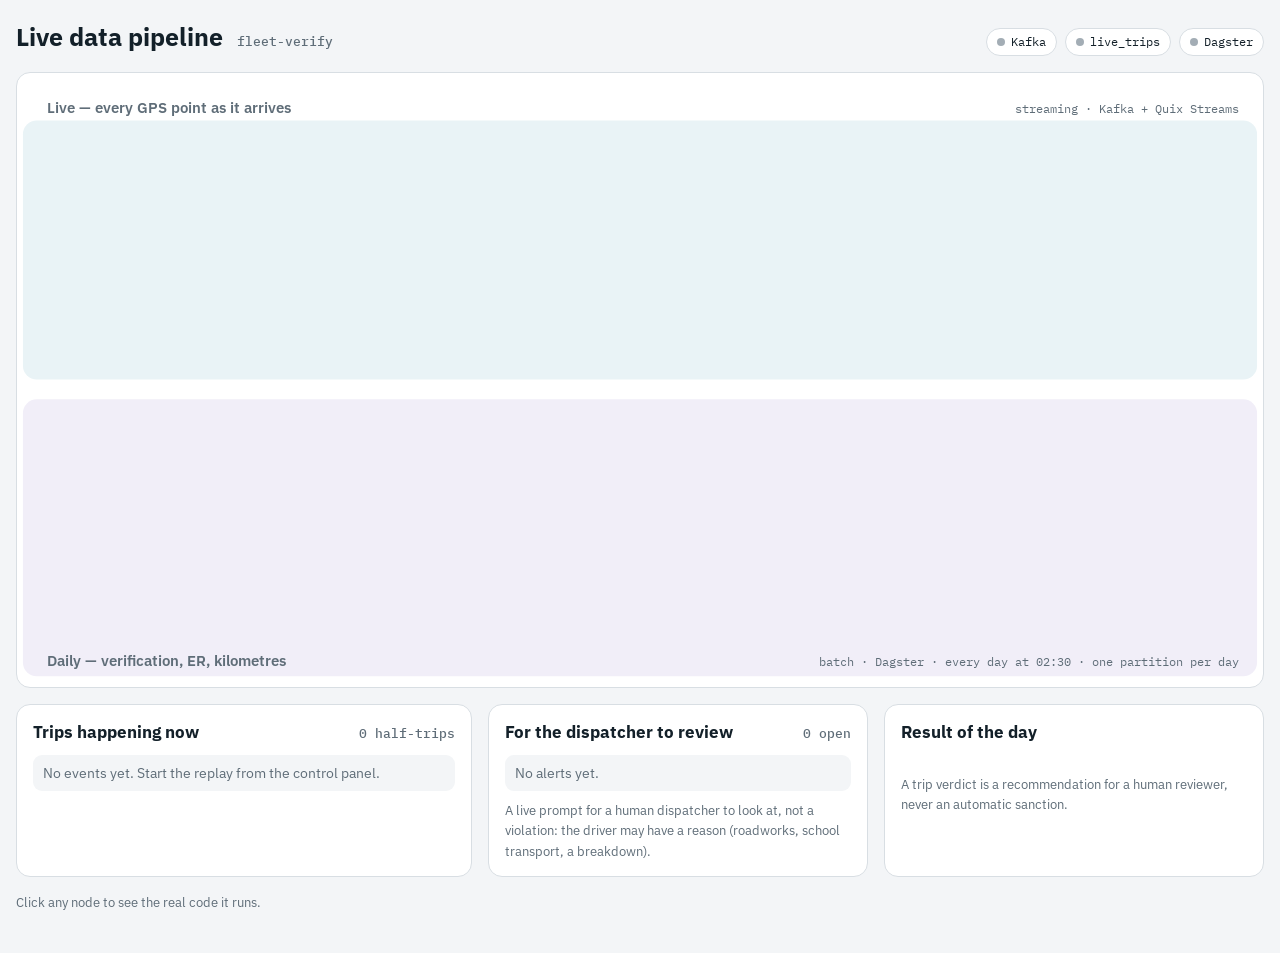
==== commit 55c50d90: "UI in English only, left to right - viz page: every label, button, status, empty state and error in " ====
--- a/viz/static/index.html
+++ b/viz/static/index.html
@@ -1,12 +1,12 @@
 <!doctype html>
-<html lang="ar" dir="rtl">
+<html lang="en" dir="ltr">
 <head>
 <meta charset="utf-8">
 <meta name="viewport" content="width=device-width, initial-scale=1, viewport-fit=cover">
-<title>خط البيانات الحيّ</title>
+<title>Live data pipeline</title>
 <link rel="preconnect" href="https://fonts.googleapis.com">
 <!-- fonts load without blocking: with no internet the page draws at once in system fonts -->
-<link rel="stylesheet" href="https://fonts.googleapis.com/css2?family=IBM+Plex+Sans+Arabic:wght@400;500;600;700&family=IBM+Plex+Mono:wght@400;500;600&display=swap" media="print" onload="this.media='all'">
+<link rel="stylesheet" href="https://fonts.googleapis.com/css2?family=IBM+Plex+Sans:wght@400;500;600;700&family=IBM+Plex+Mono:wght@400;500;600&display=swap" media="print" onload="this.media='all'">
 <style>
 /* Layout: control-room page — header, the pipeline drawing (two lanes), then three panels: live trips, daily results, controls */
 :root{
@@ -14,7 +14,7 @@
   --lane-live:#e9f3f6; --lane-batch:#f1eef8;
   --k-source:#3c5566; --k-topic:#c2581b; --k-processor:#0c7a83; --k-store:#3d4fa8; --k-asset:#6a45a6; --k-sink:#2e7d4f;
   --on:#14965a; --warn:#c77a00; --bad:#c62f2a; --idle:#a3adb5;
-  --f-ar:"IBM Plex Sans Arabic",system-ui,"Segoe UI",Tahoma,sans-serif; --f-mono:"IBM Plex Mono",ui-monospace,Menlo,Consolas,monospace;
+  --f-sans:"IBM Plex Sans",system-ui,"Segoe UI",Roboto,sans-serif; --f-mono:"IBM Plex Mono",ui-monospace,Menlo,Consolas,monospace;
 }
 @media (prefers-color-scheme:dark){:root:not([data-theme="light"]){
   --bg:#0d1418; --panel:#141e24; --ink:#e4ecf0; --muted:#93a3ad; --line:#26343d;
@@ -28,7 +28,7 @@
   --on:#3ddc8a; --warn:#f2b04a; --bad:#ff7b72; --idle:#5b6873; color-scheme:dark}
 *{box-sizing:border-box}
 html,body{margin:0}
-body{background:var(--bg);color:var(--ink);font-family:var(--f-ar);font-size:15px;line-height:1.55}
+body{background:var(--bg);color:var(--ink);font-family:var(--f-sans);font-size:15px;line-height:1.55}
 .wrap{max-width:1320px;margin:0 auto;padding-block:18px 40px;padding-left:max(16px,env(safe-area-inset-left,0px));padding-right:max(16px,env(safe-area-inset-right,0px));display:grid;gap:16px}
 header{display:flex;flex-wrap:wrap;align-items:baseline;justify-content:space-between;gap:8px 20px}
 h1{margin:0;font-size:1.55rem;font-weight:700;text-wrap:balance}
@@ -39,14 +39,14 @@
 .dot.on{background:var(--on);box-shadow:0 0 0 3px color-mix(in srgb,var(--on) 25%,transparent)}
 .dot.bad{background:var(--bad)} .dot.warn{background:var(--warn)}
 .stage{background:var(--panel);border:1px solid var(--line);border-radius:14px;overflow-x:auto}
-svg#g{display:block;width:100%;min-width:980px;height:auto;direction:ltr}
-.lane-label{font-family:var(--f-ar);font-size:15px;font-weight:600;fill:var(--muted)}
+svg#g{display:block;width:100%;min-width:980px;height:auto}
+.lane-label{font-family:var(--f-sans);font-size:15px;font-weight:600;fill:var(--muted)}
 .lane-tech{font-family:var(--f-mono);font-size:12px;fill:var(--muted)}
 .node{cursor:pointer}
 .node rect.box{fill:var(--panel);stroke:var(--line);stroke-width:1.5}
 .node .bar{opacity:.9}
 .node .title{font-family:var(--f-mono);font-size:13px;font-weight:600;fill:var(--ink)}
-.node .sub{font-family:var(--f-ar);font-size:11.5px;fill:var(--muted)}
+.node .sub{font-family:var(--f-sans);font-size:11.5px;fill:var(--muted)}
 .node .metric{font-family:var(--f-mono);font-size:13px;font-weight:500;fill:var(--ink)}
 .node:hover rect.box,.node:focus-visible rect.box{stroke:var(--ink)}
 .node.active rect.box{stroke:var(--on);stroke-width:2.2}
@@ -77,7 +77,7 @@
 @keyframes flash{from{background:color-mix(in srgb,var(--on) 30%,var(--bg))}}
 .feed .bus{font-weight:600;white-space:nowrap}
 .feed .route{min-width:0;overflow:hidden;text-overflow:ellipsis;white-space:nowrap}
-.feed .time{font-family:var(--f-mono);font-size:.82rem;color:var(--muted);direction:ltr;white-space:nowrap}
+.feed .time{font-family:var(--f-mono);font-size:.82rem;color:var(--muted);white-space:nowrap}
 .feed .exc{color:var(--warn)}
 .empty{color:var(--muted);font-size:.9rem}
 .kpis{display:grid;grid-template-columns:repeat(3,1fr);gap:8px}
@@ -110,7 +110,7 @@
 <body>
 <div class="wrap">
   <header>
-    <h1>خط البيانات الحيّ <small id="day">fleet-verify</small></h1>
+    <h1>Live data pipeline <small id="day">fleet-verify</small></h1>
     <div class="chips">
       <span class="chip"><span class="dot" id="k-dot"></span><span id="k-txt">Kafka</span></span>
       <span class="chip"><span class="dot" id="l-dot"></span><span id="l-txt">live_trips</span></span>
@@ -118,73 +118,73 @@
     </div>
   </header>
 
-  <section class="stage" aria-label="مخطط خط البيانات">
-    <svg id="g" viewBox="0 0 1260 620" role="img" aria-label="العقد من المصدر إلى التقارير">
+  <section class="stage" aria-label="Pipeline diagram">
+    <svg id="g" viewBox="0 0 1260 620" role="img" aria-label="Nodes from the sources to the reports">
       <rect x="6" y="48" width="1248" height="262" rx="14" fill="var(--lane-live)"></rect>
       <rect x="6" y="330" width="1248" height="280" rx="14" fill="var(--lane-batch)"></rect>
-      <text class="lane-label" x="1236" y="40" text-anchor="end">مباشر — كل نقطة GPS لحظة وصولها</text>
-      <text class="lane-tech" x="30" y="40">streaming · Kafka + Quix Streams</text>
+      <text class="lane-label" x="30" y="40">Live — every GPS point as it arrives</text>
+      <text class="lane-tech" x="1236" y="40" text-anchor="end">streaming · Kafka + Quix Streams</text>
       <g id="edges"></g><g id="particles"></g><g id="nodes"></g>
-      <text class="lane-tech" x="30" y="600">batch · Dagster · كل يوم 02:30 · قسم لكل يوم</text>
-      <text class="lane-label" x="1236" y="600" text-anchor="end">يومي — التحقق، ER، الكيلومترات</text>
+      <text class="lane-label" x="30" y="600">Daily — verification, ER, kilometres</text>
+      <text class="lane-tech" x="1236" y="600" text-anchor="end">batch · Dagster · every day at 02:30 · one partition per day</text>
     </svg>
   </section>
 
   <section class="panels">
     <div class="panel">
-      <h2>رحلات تحدث الآن <span id="feed-count">0 نصف رحلة</span></h2>
-      <ul class="feed" id="feed"><li class="empty">لا أحداث بعد. شغّل الإعادة من لوحة التحكم.</li></ul>
+      <h2>Trips happening now <span id="feed-count">0 half-trips</span></h2>
+      <ul class="feed" id="feed"><li class="empty">No events yet. Start the replay from the control panel.</li></ul>
     </div>
     <div class="panel">
-      <h2>يحتاج نظر المراقب <span id="alert-count">0 مفتوح</span></h2>
-      <ul class="feed alerts" id="alerts"><li class="empty">لا تنبيهات بعد.</li></ul>
-      <p class="banner-note">تنبيه لحظي لمراقب بشري ينظر فيه، وليس مخالفة: قد يكون للسائق سبب (أشغال، نقل مدرسي، عطل).</p>
+      <h2>For the dispatcher to review <span id="alert-count">0 open</span></h2>
+      <ul class="feed alerts" id="alerts"><li class="empty">No alerts yet.</li></ul>
+      <p class="banner-note">A live prompt for a human dispatcher to look at, not a violation: the driver may have a reason (roadworks, school transport, a breakdown).</p>
     </div>
     <div class="panel">
-      <h2>نتيجة اليوم <span id="res-day"></span></h2>
+      <h2>Result of the day <span id="res-day"></span></h2>
       <div class="kpis" id="kpis"></div>
       <ul class="checks" id="checks"></ul>
-      <p class="note">الحكم على الرحلة توصية لمراجع بشري، لا عقوبة آلية.</p>
+      <p class="note">A trip verdict is a recommendation for a human reviewer, never an automatic sanction.</p>
     </div>
     <div class="panel ctl" id="ctl" hidden>
-      <h2>التحكم في العرض <span id="group"></span></h2>
+      <h2>Demo controls <span id="group"></span></h2>
       <div class="ctl-rows">
       <div class="row">
-        <label for="speed">السرعة</label>
-        <select id="speed"><option value="60">×60</option><option value="120" selected>×120</option><option value="300">×300</option><option value="600">×600 (التأخر يكبر وحده)</option></select>
-      </div>
-      <div class="row">
-        <button class="primary" data-a="replay" type="button">▶ إعادة اليوم في Kafka</button>
-        <button data-a="stop-replay" type="button">■ إيقاف</button>
+        <label for="speed">Speed</label>
+        <select id="speed"><option value="60">×60</option><option value="120" selected>×120</option><option value="300">×300</option><option value="600">×600 (the lag grows by itself)</option></select>
+      </div>
+      <div class="row">
+        <button class="primary" data-a="replay" type="button">▶ Replay the day into Kafka</button>
+        <button data-a="stop-replay" type="button">■ Stop</button>
       </div>
       <div class="row">
         <button data-a="start-live" type="button">▶ live_trips</button>
-        <button data-a="stop-live" type="button">⏸ أوقفه (شاهد التأخر)</button>
+        <button data-a="stop-live" type="button">⏸ Pause it (watch the lag)</button>
         <button data-a="start-lake" type="button">▶ lake_sink</button>
       </div>
       <div class="row">
-        <button class="primary" data-a="batch" type="button">▶ تشغيل الـbatch</button>
-        <button data-a="reset" type="button">⟲ بداية نظيفة</button>
-      </div>
-      <div class="row">
-        <button data-a="fallback" type="button">بدون Kafka: نفس المنطق من الملف</button>
+        <button class="primary" data-a="batch" type="button">▶ Run the batch</button>
+        <button data-a="reset" type="button">⟲ Clean start</button>
+      </div>
+      <div class="row">
+        <button data-a="fallback" type="button">No Kafka: same logic from the file</button>
         <button data-a="stop-fallback" type="button">■</button>
       </div>
       <div class="row">
-        <label for="token">مفتاح التحكم</label>
+        <label for="token">Control key</label>
         <input id="token" type="password" autocomplete="off" placeholder="VIZ_ADMIN_TOKEN" size="16">
       </div>
       </div>
       <p class="msg" id="msg" role="status"></p>
     </div>
   </section>
-  <p class="note">اضغط أي عقدة لترى الكود الحقيقي الذي يشغّلها.</p>
+  <p class="note">Click any node to see the real code it runs.</p>
 </div>
 
 <dialog id="dlg" aria-labelledby="dlg-title">
-  <div class="dlg-head"><h3 id="dlg-title"></h3><button type="button" id="dlg-close">إغلاق</button></div>
+  <div class="dlg-head"><h3 id="dlg-title"></h3><button type="button" id="dlg-close">Close</button></div>
   <div class="tabs" id="dlg-tabs" role="tablist"></div>
-  <pre class="code" id="dlg-code"></pre>
+  <pre class="code" id="dlg-code" dir="ltr"></pre>
 </dialog>
 
 <script>
@@ -230,13 +230,14 @@
     el("rect",{class:"box",width:W,height:H,rx:10},g);
     el("rect",{class:"bar",width:5,height:H-16,x:8,y:8,rx:2.5,fill:`var(${KIND[n.kind]})`},g);
     const t=el("text",{class:"title",x:20,y:21},g);t.textContent=n.label;
-    const s=el("text",{class:"sub",x:20,y:39},g);s.textContent=n.sub;
+    const s=el("text",{class:"sub",x:20,y:39},g);s.textContent=n.sub;fit(s);
     const m=el("text",{class:"metric",x:20,y:59},g);m.textContent="—";
     const d=el("circle",{cx:W-14,cy:14,r:5,fill:"var(--idle)"},g);
     g.addEventListener("click",()=>openCode(n));
     g.addEventListener("keydown",e=>{if(e.key==="Enter"||e.key===" "){e.preventDefault();openCode(n)}});
-    nodeEls[n.id]={g,m,d};
+    nodeEls[n.id]={g,m,d,s};
   });
+  try{document.fonts.ready.then(()=>Object.values(nodeEls).forEach(x=>{fit(x.s);fit(x.m)}))}catch(_){}   // web fonts arrive late
   connect();
   requestAnimationFrame(tick);
 }
@@ -244,56 +245,66 @@
 function connect(){
   const es=new EventSource("api/stream");
   es.onmessage=ev=>{S=JSON.parse(ev.data);render();addEvents(S.events||[]);addAlerts(S.alerts||[])};
-  es.onerror=()=>{$("k-txt").textContent="الخادم غير متصل";$("k-dot").className="dot bad"};
-}
-
+  es.onerror=()=>{$("k-txt").textContent="Server disconnected";$("k-dot").className="dot bad"};
+}
+
+// a line wider than its box gets a smaller font (down to 70 %), then is squeezed to the box: it never spills out
+const FIT_W=W-34;
+function fit(t){
+  t.style.fontSize="";t.removeAttribute("textLength");t.removeAttribute("lengthAdjust");
+  let len=0;try{len=t.getComputedTextLength()}catch(_){return}
+  if(len<=FIT_W)return;
+  const size=parseFloat(getComputedStyle(t).fontSize), k=Math.max(FIT_W/len,0.7);
+  t.style.fontSize=(size*k).toFixed(2)+"px";
+  if(len*k>FIT_W){t.setAttribute("textLength",FIT_W);t.setAttribute("lengthAdjust","spacingAndGlyphs")}
+}
 function setNode(id,state,text){
   const n=nodeEls[id]; if(!n)return;
   n.g.setAttribute("class","node "+(state||""));
-  n.m.textContent=text;
+  if(n.m.textContent!==text){n.m.textContent=text;fit(n.m)}
   n.d.setAttribute("fill",state==="active"||state==="done"?"var(--on)":state==="running"||state==="lagging"?"var(--warn)":state==="failed"?"var(--bad)":"var(--idle)");
 }
 
 function render(){
   const N=S.nodes, k=S.kafka.ok;
-  $("k-dot").className="dot "+(k?"on":"bad"); $("k-txt").textContent=k?"Kafka متصل":"Kafka غير متصل";
+  $("k-dot").className="dot "+(k?"on":"bad"); $("k-txt").textContent=k?"Kafka connected":"Kafka disconnected";
   const lt=N.live_trips;
-  $("l-dot").className="dot "+(lt.active?"on":""); $("l-txt").textContent="live_trips "+(lt.active?(lt.mode==="file"?"(بدون Kafka)":"يعمل"):"متوقف");
+  $("l-dot").className="dot "+(lt.active?"on":""); $("l-txt").textContent="live_trips "+(lt.active?(lt.mode==="file"?"(no Kafka)":"running"):"stopped");
   $("b-dot").className="dot "+(S.batch.running?"warn":S.batch.ok===false?"bad":S.batch.ok?"on":"");
-  $("b-txt").textContent="Dagster "+(S.batch.running?"يعمل…":S.batch.ok===false?"فشل":S.batch.ok?"اكتمل":"");
+  $("b-txt").textContent="Dagster "+(S.batch.running?"running…":S.batch.ok===false?"failed":S.batch.ok?"done":"");
   const r=N.replay;
-  setNode("replay",r.active?"active":"",r.active?`${fmt(r.sent)} / ${fmt(r.total)} · ${Math.round(r.rate)}/s`:(r.sent?`أُرسلت ${fmt(r.sent)}`:"متوقف"));
+  setNode("replay",r.active?"active":"",r.active?`${fmt(r.sent)} / ${fmt(r.total)} · ${Math.round(r.rate)}/s`:(r.sent?`sent ${fmt(r.sent)}`:"stopped"));
   const fb=lt.active&&lt.mode==="file";
-  setNode("positions",k?(N.positions.rate>0?"active":""):(fb?"":"failed"),k?`${fmt(N.positions.offset)} رسالة · ${Math.round(N.positions.rate)}/s`:(fb?"متجاوَز: من الملف":"غير متصل"));
+  setNode("positions",k?(N.positions.rate>0?"active":""):(fb?"":"failed"),k?`${fmt(N.positions.offset)} msgs · ${Math.round(N.positions.rate)}/s`:(fb?"bypassed: from the file":"disconnected"));
   const lag=lt.lag;
   // offsets are committed every second, so a consumer that keeps up still shows about one second of messages
   const behind=lag!=null&&lag>Math.max(1500,3*(N.positions.rate||0));
   setNode("live_trips",lt.active?(behind?"lagging":"active"):(lag>0?"lagging":""),
-    lt.active?`${fmt(Math.round(lt.rate))}/s · ${fmt(lt.trips)} ر · ⚠ ${fmt(lt.alerts_open||0)}`+(lag!=null?` · تأخر ${fmt(lag)}`:""):(lag?`متوقف · تأخر ${fmt(lag)}`:"متوقف"));
-  setNode("trip_events",k&&N.trip_events.offset?"active":"",k?`${fmt(N.trip_events.offset)} حدث`:"—");
+    lt.active?`${fmt(Math.round(lt.rate))}/s · ${fmt(lt.trips)} trips`+(lag!=null?` · lag ${fmt(lag)}`:""):(lag?`stopped · lag ${fmt(lag)}`:"stopped"));
+  setNode("trip_events",k&&N.trip_events.offset?"active":"",k?`${fmt(N.trip_events.offset)} events`:"—");
   const al=N.alerts;
-  setNode("alerts",al.open?"lagging":(k&&al.offset?"active":""),k?`${fmt(al.offset)} حدث · ${fmt(al.open)} مفتوح`:"—");
-  $("alert-count").textContent=`${fmt(al.open||0)} مفتوح`;
-  setNode("live_board",lt.trips?"active":"",`${fmt(lt.trips||0)} نصف رحلة`);
-  setNode("lake_sink",N.lake_sink.active?(N.lake_sink.lag>20000?"lagging":"active"):"",N.lake_sink.active?`${fmt(N.lake_sink.written)} مكتوبة`+(N.lake_sink.lag!=null?` · تأخر ${fmt(N.lake_sink.lag)}`:""):"متوقف");
-  setNode("lake",N.lake.rows?"active":"",N.lake.rows?`${fmt(N.lake.rows)} موقع · ${N.lake.files} ملف`:"فارغ لهذا اليوم");
+  setNode("alerts",al.open?"lagging":(k&&al.offset?"active":""),k?`${fmt(al.offset)} events · ${fmt(al.open)} open`:"—");
+  $("alert-count").textContent=`${fmt(al.open||0)} open`;
+  setNode("live_board",lt.trips?"active":"",`${fmt(lt.trips||0)} half-trips`);
+  setNode("lake_sink",N.lake_sink.active?(N.lake_sink.lag>20000?"lagging":"active"):"",N.lake_sink.active?`${fmt(N.lake_sink.written)} written`+(N.lake_sink.lag!=null?` · lag ${fmt(N.lake_sink.lag)}`:""):"stopped");
+  setNode("lake",N.lake.rows?"active":"",N.lake.rows?`${fmt(N.lake.rows)} rows · ${N.lake.files} files`:"empty for this day");
   const cr=N.cloudroutes;
-  setNode("cloudroutes",cr.api?"active":"",cr.api?"API متصل":"ملف محفوظ (inbox)");
-  const asset=(id,label)=>{const a=N[id];const st=a.step||(a.exists?"done":"");setNode(id,st,a.step==="running"?"يعمل…":a.exists?`${fmt(a.rows)} ${label}`:"لم يُحسب بعد")};
-  asset("raw_positions","موقع");asset("road_papers","رحلة");asset("route_fit","جهاز×خط");asset("gps_trips","مقطع");
-  asset("device_identity","حافلة");asset("trip_verification","رحلة");asset("km_report","جهاز");asset("bus_day_report","حافلة");
+  setNode("cloudroutes",cr.api?"active":"",cr.api?"API connected":"saved file (inbox)");
+  const asset=(id,label)=>{const a=N[id];const st=a.step||(a.exists?"done":"");setNode(id,st,a.step==="running"?"running…":a.exists?`${fmt(a.rows)} ${label}`:"not computed yet")};
+  asset("raw_positions","positions");asset("road_papers","trips");asset("route_fit","device×line");asset("gps_trips","segments");
+  asset("device_identity","buses");asset("trip_verification","trips");asset("km_report","devices");asset("bus_day_report","buses");
   const pg=N.postgres;
-  setNode("postgres",pg.step||(pg.ok?"done":pg.configured?"failed":""),pg.step==="running"?"يكتب…":pg.configured?(pg.ok?`${fmt(pg.rows)} صف لليوم`:"غير متصل"):"غير مضبوط");
+  setNode("postgres",pg.step||(pg.ok?"done":pg.configured?"failed":""),pg.step==="running"?"writing…":pg.configured?(pg.ok?`${fmt(pg.rows)} rows for the day`:"disconnected"):"not configured");
   // results
   $("res-day").textContent=S.day;
   const R=S.results, kp=$("kpis");
   if(R){
     const st=R.status, conf=(st.ok||0)+(st.ok_dep||0), ver=R.declared-(st.nogps||0);
-    kp.innerHTML=[[fmt(R.declared),"رحلة مصرّح بها"],[ver?Math.round(100*conf/ver)+"%":"—","مؤكدة بـGPS"],[fmt(st.diff||0),"الوقت مختلف"],
-      [fmt(st.missing||0),"غير موجودة"],[fmt(R.total_km),"كم"],[(R.commercial_pct??"—")+"%","تجاري"]]
+    kp.innerHTML=[[fmt(R.declared),"declared trips"],[ver?Math.round(100*conf/ver)+"%":"—","confirmed by GPS"],[fmt(st.diff||0),"time differs"],
+      [fmt(st.missing||0),"not found"],[fmt(R.total_km),"km"],[(R.commercial_pct??"—")+"%","commercial"]]
       .map(([v,l])=>`<div class="kpi"><b>${v}</b><span>${l}</span></div>`).join("");
-  } else kp.innerHTML='<p class="empty">لم يُشغَّل الـbatch لهذا اليوم بعد.</p>';
-  const ch=S.batch.checks, names={all_devices_fetched:"كل الأجهزة جُلبت",one_bus_per_device:"جهاز واحد لكل حافلة",every_declared_trip_checked:"كل رحلة مصرّح بها فُحصت",km_categories_add_up:"فئات الكيلومترات تساوي الكلي"};
+  } else kp.innerHTML='<p class="empty">The batch has not run for this day yet.</p>';
+  const ch=S.batch.checks, names={all_devices_fetched:"All devices fetched",one_bus_per_device:"One bus per device",every_declared_trip_checked:"Every declared trip checked",km_categories_add_up:"Km categories add up to the total"};
   $("checks").innerHTML=Object.keys(ch).length?Object.entries(ch).map(([n,c])=>`<li><span class="dot ${c.passed?"on":"bad"}"></span>${names[n]||n} <code>${n}</code></li>`).join(""):"";
 }
 
@@ -304,12 +315,12 @@
     if(e.event==="loop")return;
     const li=document.createElement("li"); li.className="new";
     const exc=e.event==="excursion";
-    li.innerHTML=`<span class="bus">${e.bus}</span><span class="route ${exc?"exc":""}">${exc?"خارج المسار":(e.from+" ← "+e.to)}</span><span class="time">${e.dep}–${e.arr} · ${e.minutes}′</span>`;
+    li.innerHTML=`<span class="bus">${e.bus}</span><span class="route ${exc?"exc":""}">${exc?"off route":(e.from+" → "+e.to)}</span><span class="time">${e.dep}–${e.arr} · ${e.minutes}′</span>`;
     feed.prepend(li); if(e.event==="trip")tripsSeen++;
     spawn("live_trips>trip_events",3); spawn("trip_events>live_board",3);
   });
   while(feed.children.length>40)feed.lastChild.remove();
-  $("feed-count").textContent=`${fmt(S&&S.nodes.live_trips.trips||tripsSeen)} نصف رحلة`;
+  $("feed-count").textContent=`${fmt(S&&S.nodes.live_trips.trips||tripsSeen)} half-trips`;
 }
 
 // ---- alerts: one row per alert, updated when it closes
@@ -319,7 +330,7 @@
   list.forEach(a=>{const old=ALERTS.get(a.id)||{};ALERTS.set(a.id,{...old,...a,since:old.since||a.since});spawn("live_trips>alerts",2);spawn("alerts>live_board",2)});
   const ul=$("alerts"), rows=[...ALERTS.values()].sort((x,y)=>(x.state==="opened")-(y.state==="opened")||(x.since<y.since?-1:1)).reverse().slice(0,40);
   ul.innerHTML=rows.map(a=>{const open=a.state==="opened";
-    return `<li class="${open?"open":""}"><span class="bus">${a.bus}</span><span class="kind">${a.label}</span><span class="time">${a.since}`+(open?" · مفتوح":` · ${Math.round(a.minutes)}′`)+`</span></li>`}).join("");
+    return `<li class="${open?"open":""}"><span class="bus">${a.bus}</span><span class="kind">${a.label}</span><span class="time">${a.since}`+(open?" · open":` · ${Math.round(a.minutes)}′`)+`</span></li>`}).join("");
 }
 
 // ---- moving particles: their density follows the real message rate
@@ -361,9 +372,9 @@
     const j=await r.json().catch(()=>({}));
     if(!r.ok)throw new Error(j.detail||r.status);
     $("msg").textContent=b.textContent.trim()+" ✓";
-    if(a==="reset"){$("feed").innerHTML='<li class="empty">بداية نظيفة. شغّل live_trips ثم الإعادة.</li>';tripsSeen=0;
-      ALERTS.clear();$("alerts").innerHTML='<li class="empty">لا تنبيهات بعد.</li>'}
-  }catch(e){$("msg").className="msg err";$("msg").textContent="مرفوض: "+e.message}
+    if(a==="reset"){$("feed").innerHTML='<li class="empty">Clean start. Start live_trips, then the replay.</li>';tripsSeen=0;
+      ALERTS.clear();$("alerts").innerHTML='<li class="empty">No alerts yet.</li>'}
+  }catch(e){$("msg").className="msg err";$("msg").textContent="Refused: "+e.message}
 }));
 
 // ---- code drawer
@@ -378,7 +389,7 @@
     };
     files.forEach((f,i)=>{const b=document.createElement("button");b.type="button";b.role="tab";b.dir="ltr";b.dataset.k=f.file+f.function;
       b.textContent=f.file+(f.function?" · "+f.function+"()":"");b.onclick=()=>show(f);$("dlg-tabs").appendChild(b);if(i===0)show(f)});
-  }catch(e){$("dlg-code").textContent="لا كود لهذه العقدة"}
+  }catch(e){$("dlg-code").textContent="No code for this node"}
 }
 $("dlg-close").onclick=()=>$("dlg").close();
 
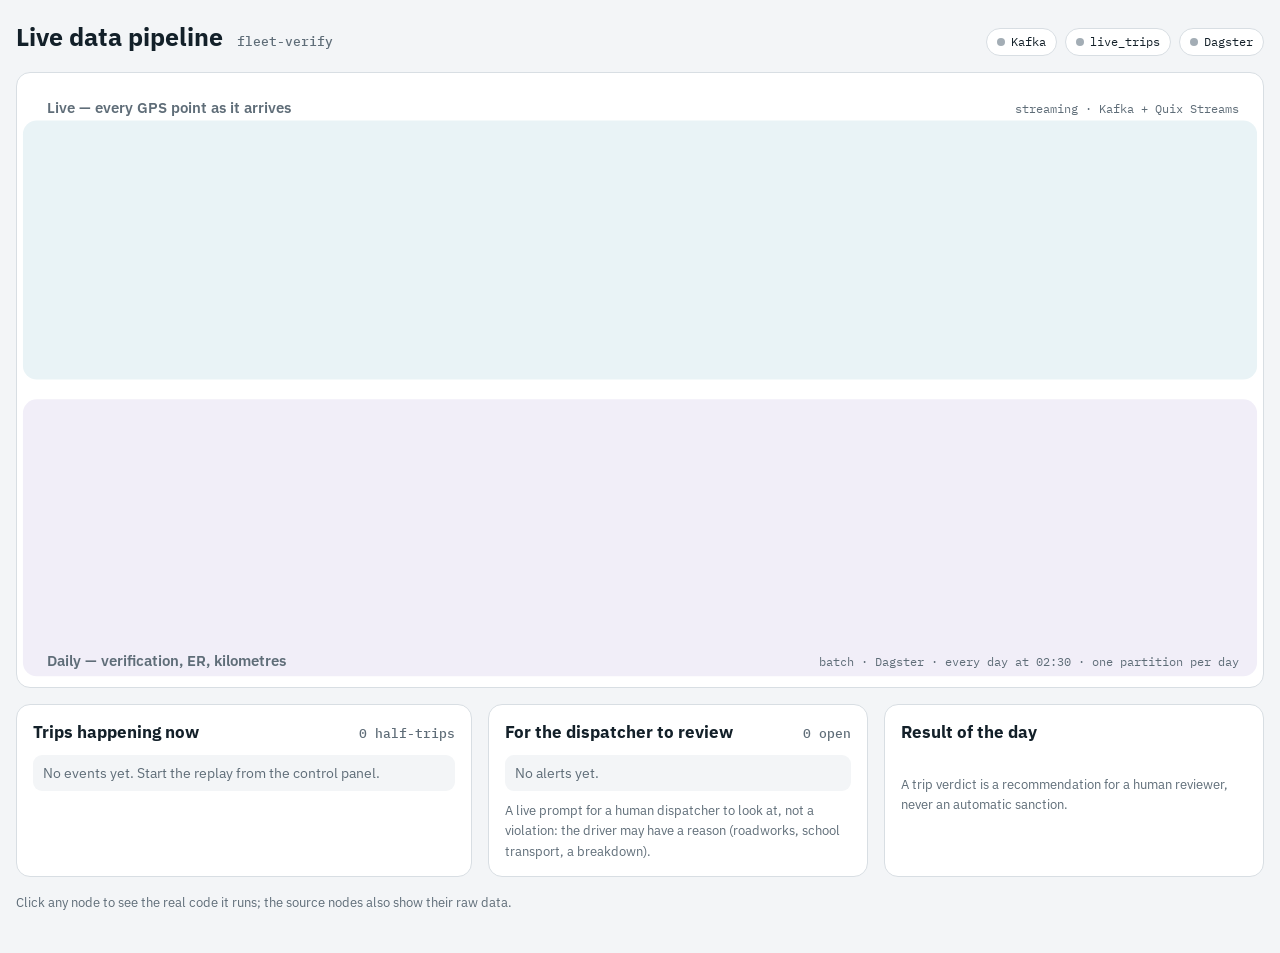
==== commit 521d0de8: "Raw data on the source nodes; reset deletes consumer groups; CSS button icons - viz/samples.py + /ap" ====
--- a/viz/static/index.html
+++ b/viz/static/index.html
@@ -61,6 +61,11 @@
 .panels{display:grid;grid-template-columns:1.2fr 1fr 1fr;gap:16px}
 .panels .ctl{grid-column:1/-1}
 [hidden]{display:none!important}
+/* button icons drawn in CSS: no symbol glyph, so they look the same with any font on any machine */
+.ico{display:inline-block;vertical-align:-.08em;margin-right:.5em;flex:none}
+.ico.play{width:0;height:0;border-style:solid;border-width:.42em 0 .42em .7em;border-color:transparent transparent transparent currentColor}
+.ico.stop{width:.72em;height:.72em;background:currentColor;border-radius:1px}
+.ico.pause{width:.66em;height:.78em;box-sizing:border-box;border-left:.24em solid currentColor;border-right:.24em solid currentColor}
 .ctl-rows{display:flex;flex-wrap:wrap;gap:10px 22px}
 .alerts li{grid-template-columns:auto 1fr auto}
 .alerts li.open{background:color-mix(in srgb,var(--warn) 14%,var(--bg))}
@@ -103,6 +108,8 @@
 .tabs{display:flex;gap:6px;flex-wrap:wrap;padding:10px 16px 0}
 .tabs button[aria-selected="true"]{background:var(--ink);color:var(--panel)}
 pre.code{margin:0;padding:14px 16px;overflow:auto;max-height:64vh;font-family:var(--f-mono);font-size:12.5px;line-height:1.55;direction:ltr;text-align:left;tab-size:4}
+pre.code.raw{font-size:15px;line-height:1.5;white-space:pre-wrap;overflow-wrap:anywhere}
+.dlg-cap{margin:10px 16px 0;color:var(--muted);font-size:.92rem;line-height:1.45}
 pre.code .ln{color:var(--muted);user-select:none;display:inline-block;width:3.2em;text-align:right;margin-right:12px}
 @media (prefers-reduced-motion:reduce){.node.running rect.box{animation:none}.feed li.new{animation:none}}
 </style>
@@ -154,21 +161,21 @@
         <select id="speed"><option value="60">×60</option><option value="120" selected>×120</option><option value="300">×300</option><option value="600">×600 (the lag grows by itself)</option></select>
       </div>
       <div class="row">
-        <button class="primary" data-a="replay" type="button">▶ Replay the day into Kafka</button>
-        <button data-a="stop-replay" type="button">■ Stop</button>
-      </div>
-      <div class="row">
-        <button data-a="start-live" type="button">▶ live_trips</button>
-        <button data-a="stop-live" type="button">⏸ Pause it (watch the lag)</button>
-        <button data-a="start-lake" type="button">▶ lake_sink</button>
-      </div>
-      <div class="row">
-        <button class="primary" data-a="batch" type="button">▶ Run the batch</button>
-        <button data-a="reset" type="button">⟲ Clean start</button>
+        <button class="primary" data-a="replay" type="button"><i class="ico play" aria-hidden="true"></i>Replay the day into Kafka</button>
+        <button data-a="stop-replay" type="button"><i class="ico stop" aria-hidden="true"></i>Stop</button>
+      </div>
+      <div class="row">
+        <button data-a="start-live" type="button"><i class="ico play" aria-hidden="true"></i>live_trips</button>
+        <button data-a="stop-live" type="button"><i class="ico pause" aria-hidden="true"></i>Pause it (watch the lag)</button>
+        <button data-a="start-lake" type="button"><i class="ico play" aria-hidden="true"></i>lake_sink</button>
+      </div>
+      <div class="row">
+        <button class="primary" data-a="batch" type="button"><i class="ico play" aria-hidden="true"></i>Run the batch</button>
+        <button data-a="reset" type="button">Clean start</button>
       </div>
       <div class="row">
         <button data-a="fallback" type="button">No Kafka: same logic from the file</button>
-        <button data-a="stop-fallback" type="button">■</button>
+        <button data-a="stop-fallback" type="button"><i class="ico stop" aria-hidden="true"></i>Stop</button>
       </div>
       <div class="row">
         <label for="token">Control key</label>
@@ -178,12 +185,13 @@
       <p class="msg" id="msg" role="status"></p>
     </div>
   </section>
-  <p class="note">Click any node to see the real code it runs.</p>
+  <p class="note">Click any node to see the real code it runs; the source nodes also show their raw data.</p>
 </div>
 
 <dialog id="dlg" aria-labelledby="dlg-title">
   <div class="dlg-head"><h3 id="dlg-title"></h3><button type="button" id="dlg-close">Close</button></div>
   <div class="tabs" id="dlg-tabs" role="tablist"></div>
+  <p class="dlg-cap" id="dlg-cap" hidden></p>
   <pre class="code" id="dlg-code" dir="ltr"></pre>
 </dialog>
 
@@ -371,27 +379,33 @@
     const r=await fetch(`api/control/${a}?${q}`,{method:"POST",headers:{"X-Admin-Token":$("token").value}});
     const j=await r.json().catch(()=>({}));
     if(!r.ok)throw new Error(j.detail||r.status);
-    $("msg").textContent=b.textContent.trim()+" ✓";
+    $("msg").textContent=b.textContent.trim()+": done";
     if(a==="reset"){$("feed").innerHTML='<li class="empty">Clean start. Start live_trips, then the replay.</li>';tripsSeen=0;
       ALERTS.clear();$("alerts").innerHTML='<li class="empty">No alerts yet.</li>'}
   }catch(e){$("msg").className="msg err";$("msg").textContent="Refused: "+e.message}
 }));
 
 // ---- code drawer
+// source nodes open on their raw data (real rows from data/inbox), then the code that reads it
 async function openCode(n){
-  const d=$("dlg"); $("dlg-title").textContent=n.label; $("dlg-tabs").innerHTML=""; $("dlg-code").textContent="…";
+  const d=$("dlg"), pre=$("dlg-code"), cap=$("dlg-cap");
+  $("dlg-title").textContent=n.label; $("dlg-tabs").innerHTML=""; pre.className="code"; pre.textContent="…"; cap.hidden=true;
   d.showModal();
-  try{
-    const files=await (await fetch("api/code/"+n.id)).json();
-    const show=f=>{
-      $("dlg-tabs").querySelectorAll("button").forEach(x=>x.setAttribute("aria-selected",x.dataset.k===f.file+f.function));
-      $("dlg-code").innerHTML=f.source.split("\n").map((l,i)=>`<span class="ln">${f.line+i}</span>${l.replace(/&/g,"&amp;").replace(/</g,"&lt;")}`).join("\n");
-    };
-    files.forEach((f,i)=>{const b=document.createElement("button");b.type="button";b.role="tab";b.dir="ltr";b.dataset.k=f.file+f.function;
-      b.textContent=f.file+(f.function?" · "+f.function+"()":"");b.onclick=()=>show(f);$("dlg-tabs").appendChild(b);if(i===0)show(f)});
-  }catch(e){$("dlg-code").textContent="No code for this node"}
+  const tabs=[];
+  if(G.raw&&G.raw[n.id]){try{const r=await fetch("api/sample/"+n.id);if(r.ok)(await r.json()).forEach(x=>tabs.push({k:"raw:"+x.id,label:x.title,raw:x}))}catch(_){}}
+  try{const r=await fetch("api/code/"+n.id);if(r.ok)(await r.json()).forEach(f=>tabs.push({k:f.file+f.function,label:f.file+(f.function?" · "+f.function+"()":""),code:f}))}catch(_){}
+  if(!tabs.length){pre.textContent="No code for this node";return}
+  const show=t=>{
+    $("dlg-tabs").querySelectorAll("button").forEach(x=>x.setAttribute("aria-selected",x.dataset.k===t.k));
+    if(t.raw){cap.textContent=t.raw.caption;cap.hidden=false;pre.className="code raw";pre.textContent=t.raw.text;return}
+    const f=t.code; cap.hidden=true; pre.className="code";
+    pre.innerHTML=f.source.split("\n").map((l,i)=>`<span class="ln">${f.line+i}</span>${l.replace(/&/g,"&amp;").replace(/</g,"&lt;")}`).join("\n");
+  };
+  tabs.forEach((t,i)=>{const b=document.createElement("button");b.type="button";b.role="tab";b.dir="ltr";b.dataset.k=t.k;
+    b.textContent=t.label;b.onclick=()=>show(t);$("dlg-tabs").appendChild(b);if(i===0)show(t)});
 }
 $("dlg-close").onclick=()=>$("dlg").close();
+$("dlg").addEventListener("click",e=>{if(e.target===$("dlg"))$("dlg").close()});   // a click outside the panel (Esc closes it too)
 
 init();
 })();
